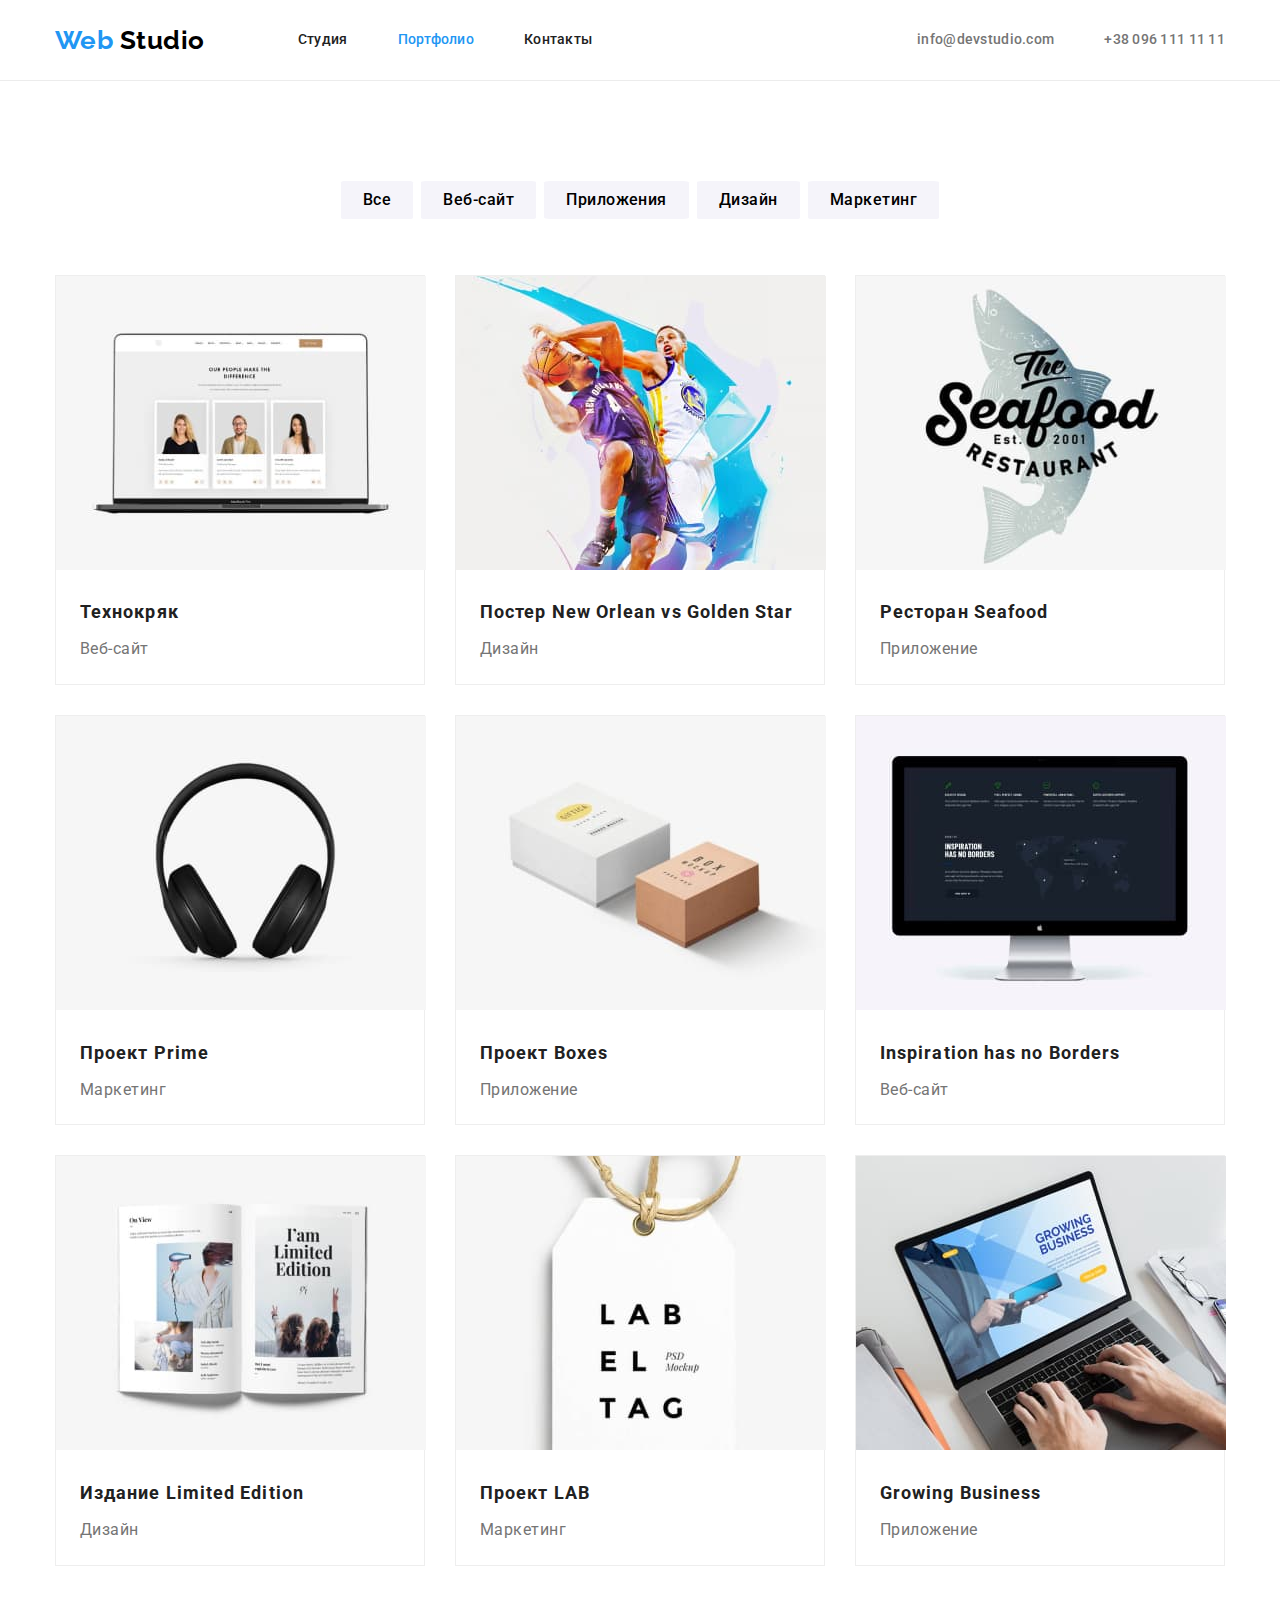
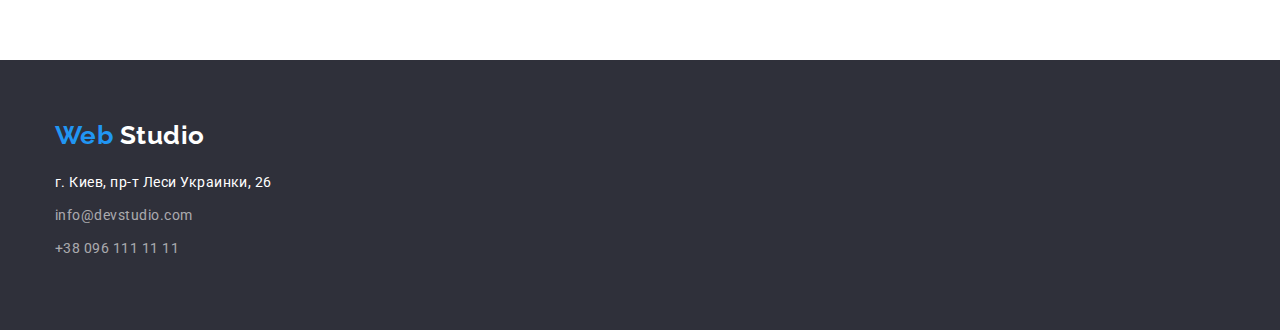
==== portfolio.html @ 618e2d85 "Добавляет файлы с 3ДЗ" ====
<!DOCTYPE html>
<html lang="en">
<head>
    <meta charset="UTF-8">
    <meta name="viewport" content="width=device-width, initial-scale=1.0">
    <title>Document</title>
    <link href="https://fonts.googleapis.com/css2?family=Raleway:wght@700&family=Roboto:wght@400;500;700;900&display=swap"
        rel="stylesheet">
    <link rel="stylesheet" href="https://cdnjs.cloudflare.com/ajax/libs/modern-normalize/1.0.0/modern-normalize.min.css" />
    <link rel="stylesheet" href="./CSS/styles.CSS">
</head>
<body class="page">
    <header class="header">
        <div class="header-container">
            <nav class="nav">
                <a href="./index.html " class="logo-header"> <span class="logo-top">Web</span> Studio</a>
                <ul class="site-nav">
                    <li class="item"><a href="./index.html" class="nav-link ">Студия</a></li>
                    <li class="item"><a href="./portfolio.html" class="nav-link current">Портфолио</a></li>
                    <li class="item"><a href="#contacts" class="nav-link">Контакты</a></li>
                </ul>
            </nav>
            <ul class="contact-link">
                <li class="item"><a href="mailto:info@devstudio.com" class="link">info@devstudio.com</a></li>
                <li class="item"><a href="tel:+380961111111" class="link">+38 096 111 11 11</a></li>
            </ul>
        </div>
    </header>
    <main>
        <section class="portfolio">
            <div class="container">
                <h1 class="portfolio-title">Наше портфолио</h1>
                <ul class="portfolio-nav-list">
                    <li class="list-btn">
                        <button class="portfolio-btn" type="button">Все</button>
                    </li>
                    <li class="list-btn">
                        <button class="portfolio-btn" type="button">Веб-сайт</button>
                    </li>
                    <li class="list-btn">
                        <button class="portfolio-btn" type="button">Приложения</button>
                    </li>
                    <li class="list-btn">
                        <button class="portfolio-btn" type="button">Дизайн</button>
                    </li>
                    <li class="list-btn">
                        <button class="portfolio-btn" type="button">Маркетинг</button>
                    </li>
                </ul>
            
                <ul class="work-examples">
                    <li class="item-work" >
                        <img src="images/project1.jpg" alt="" width="370" />
                        <div class="option-container">
                            <h3 class="option-name">Технокряк</h3>
                            <p class="option">Веб-сайт</p>
                        </div>
                    </li>
                
                    <li class="item-work" >
                        <img src="images/project2.jpg" alt="" width="370" />
                        <div class="option-container">
                            <h3 class="option-name">Постер New Orlean vs Golden Star</h3>
                            <p class="option">Дизайн</p>
                        </div>
                    </li>
                
                    <li class="item-work" >
                        <img src="images/project3.jpg" alt="" width="370" />
                        <div class="option-container">
                            <h3 class="option-name">Ресторан Seafood</h3>
                            <p class="option"> Приложение</p>
                        </div>
                    </li>
                
                    <li class="item-work" >
                        <img src="images/project4.jpg" alt="" width="370" />
                        <div class="option-container">
                            <h3 class="option-name">Проект Prime</h3>
                            <p class="option">Маркетинг</p>
                        </div>
                    </li>
                
                    <li class="item-work" >
                        <img src="images/project5.jpg" alt="" width="370" />
                        <div class="option-container">
                            <h3 class="option-name">Проект Boxes</h3>
                            <p class="option">Приложение</p>
                        </div>
                    </li>
                
                    <li class="item-work" >
                        <img src="images/project6.jpg" alt="" width="370" />
                        <div class="option-container">
                            <h3 class="option-name">Inspiration has no Borders</h3>
                            <p class="option">Веб-сайт</p>
                        </div>
                    </li>
                
                    <li class="item-work" >
                        <img src="images/project7.jpg" alt="" width="370" />
                        <div class="option-container">
                            <h3 class="option-name">Издание Limited Edition</h3>
                            <p class="option">Дизайн</p>
                        </div>
                    </li>
            
                    <li class="item-work" >
                        <img src="images/project8.jpg" alt="" width="370" />
                        <div class="option-container">
                            <h3 class="option-name">Проект LAB</h3>
                            <p class="option">Маркетинг</p>
                        </div>
                    </li>
            
                    <li class="item-work" >
                        <img src="images/project9.jpg" alt="" width="370" />
                        <div class="option-container">
                            <h3 class="option-name">Growing Business</h3>
                            <p class="option">Приложение</p>
                        </div>
                    </li>
                </ul>
            </div>

        </section>
    </main>
    <footer class="footer">
        <div class="container">
            <a href="./index.html" class="logo-footer"> <span class="logo-top">Web</span> Studio</a>
            <address id="contacts">
                <ul class="contacts">
                    <li class="contacts-list">
                        <a class="location" href="https://goo.gl/maps/aVtXi99z7HmTE2qQ6" target="_blank"
                            rel="noopener noreferer">г. Киев, пр-т Леси Украинки, 26
                        </a>
                    </li>
                    <li class="contacts-list"><a href="mailto:info@devstudio.com" class="link">info@devstudio.com</a></li>
                    <li class="contacts-list"><a href="tel:+380961111111" class="link">+38 096 111 11 11</a></li>
                </ul>
        </div>
        </address>
    </footer>
    
</body>
</html>
---- CSS/styles.CSS ----
/* цвет основного текста #212121*/
/* вторичный цвет #757575 */
/*белый #FFFFFF*/
/*акцент #2196F3; #000000; rgba(255, 255, 255, 0.6);*/
/* основной цвет фона #e5e5e5*/
/* вторичный цвет фона #2F303A; #F5F4FA; #FFFFFF */
/* body */
:root {
  --primary-text-color: #212121;
  --title-text-color: #757575;
  --accent-text-first: #2196f3;
  --accent-text-second: #000000;
  --accent-text-third: rgba(255, 255, 255, 0.6);
  --primari-background-color: #e5e5e5;
  --title-background-color: #2f303a;
  --accent-background-color: #f5f4fa;
  --wite: #ffffff;
}
html {
  box-sizing: border-box;
}

*,
*::before,
*::after {
  box-sizing: inherit;
}
h1,
h2,
h3,
h4,
h5,
h6 {
  color: var(--primary-text-color);
  font-weight: 700;
  margin-top: 0;
  margin-bottom: 0;
}

a {
  text-decoration: none;
}
ul {
  list-style: none;
  padding: 0;
  padding-inline-start: 0px;
  margin-top: 0px;
  margin-bottom: 0px;
}

li {
  padding-inline-start: 0px;
  list-style-type: none;
}

p {
  margin-top: 0;
  margin-bottom: 0;
}

/* body */

.page {
  background-color: var(--wite);
  color: var(--primary-text-color);
  font-family: Roboto, sans-serif;
  letter-spacing: 0.03em;
}

/* header */

.header {
  background-color: var(--wite);
}
.header-container,
.container {
  margin-left: auto;
  margin-right: auto;
  width: 1200px;
  padding-left: 15px;
  padding-right: 15px;
}
.header-container {
  display: flex;
  align-items: center;
}

.nav {
  display: flex;
  align-items: center;
}
/* logo header */

.logo-header {
  display: inline-block;
  color: var(--accent-text-second);
  font-family: Raleway, sans-serif;
  font-weight: 700;
  font-size: 26px;
  line-height: 1.19;
  text-decoration: none;
}
.logo-top {
  color: var(--accent-text-first);
}
.site-nav,
.contact-link {
  font-family: Roboto;
  font-weight: 500;
  font-size: 14px;
  line-height: 1.14;
  letter-spacing: 0.02em;
}

.site-nav {
  display: flex;
  margin-left: 93px;
}
.site-nav .item {
}
.site-nav .item + .item {
  margin-left: 50px;
}
.site-nav a:hover,
.site-nav a:focus {
  color: var(--accent-text-first);
}

.nav-link {
  color: var(--primary-text-color);
  padding-top: 32px;
  padding-bottom: 32px;
  display: block;
}

.nav-link.current {
  color: var(--accent-text-first);
}
.contact-link {
  display: flex;
  margin-left: auto;
}
.contact-link .item + .item {
  margin-left: 50px;
}
.contact-link .link {
  color: var(--title-text-color);
  text-decoration: none;
}
.contact-link a:hover,
.contact-link a:focus {
  color: var(--accent-text-first);
}
/* hero */
.hero,
.footer {
  background-color: var(--title-background-color);
}
.hero {
  margin-top: 0px;
  text-align: center;
}
.hero-title,
.hero-button {
  color: var(--wite);
  text-align: center;
}
.hero-title {
  font-family: Roboto;
  font-weight: 900;
  font-size: 44px;
  line-height: 1.36;
  letter-spacing: 0.06em;
  text-transform: uppercase;
  margin-bottom: 30px;
  padding-top: 200px;
}
.hero-button {
  display: inline-block;
  background-color: var(--accent-text-first);
  font-family: Roboto;
  font-weight: 700;
  font-size: 16px;
  line-height: 1.87;
  letter-spacing: 0.06em;
  min-width: 200px;
  padding: 10px 32px;
  margin-bottom: 200px;
  border: 1px solid transparent;
  box-shadow: 0px 4px 4px rgba(0, 0, 0, 0.15);
  border-radius: 4px;
}
.hero-button:hover,
.hero-button:focus {
}
/* section */

/* section advantages */
.section-advantages{
  padding-top: 94px;
  padding-bottom: 94px;
}
p {
  color: var(--title-text-color);
}
.feature-list {
  display: flex;
}
.list {
  margin-right: 30px;
}
.list:last-child {
  margin-right: 0px;
}
.advantages {
  font-family: Roboto;
  font-weight: 700;
  font-size: 14px;
  line-height: 1.14;
  letter-spacing: 0.03em;
  text-transform: uppercase;
  margin-top: 0;
  margin-bottom: 10px;
}
.description {
  font-family: Roboto;
  font-weight: 400;
  font-size: 14px;
  line-height: 1.71;
  margin-top: 0;
  margin-bottom: 0;
}
/* section what-we-do */
.what-we-do{
  padding-bottom: 94px ;
}
.what-we-do-list {
  display: flex;
}
.do-list {
  margin-right: 30px;
}
.do-list:last-child {
  margin-right: 0px;
}
/* our-team */
.section {
  background-color: var(--accent-background-color);
  padding-top: 94px;
  padding-bottom: 94px;
}
.our-work,
.our-team {
  font-family: Roboto;
  font-weight: 700;
  font-size: 36px;
  line-height: 1.16;
  text-align: center;
  margin-bottom: 50px;
}

.team-list {
  display: flex;
}
.list-item {
  margin-right: 30px;
  text-align: center;
  background-color: var(--wite);
  box-shadow: 0px 1px 3px rgba(0, 0, 0, 0.12), 0px 1px 1px rgba(0, 0, 0, 0.14),
    0px 2px 1px rgba(0, 0, 0, 0.2);
  border-radius: 0px 0px 4px 4px;
}
.team-list:last-child {
  margin-right: 0px;
}
.name {
  font-family: Roboto;
  font-weight: 500;
  font-size: 16px;
  line-height: 1.18;
  padding-top: 30px;
  margin-bottom: 10px;

}
.occupation {
  font-family: Roboto;
  font-weight: 400;
  font-size: 16px;
  line-height: 1.18;
  margin-bottom: 30px;
}

/* footer */
.footer{
  padding-top: 60px;
  padding-bottom: 60px;
}
.logo-footer,
.location {
  color: var(--wite);
  text-decoration: none;
}
.logo-footer {
  font-family: Raleway;
  font-weight: 700;
  font-size: 26px;
  line-height: 1.19;
  display: block;
  margin-bottom: 20px;
}
.contacts-list {
  margin-bottom: 9px;
}
.contacts:last-child {
  margin-bottom: 0px;
}
.contacts {
  font-family: Roboto;
  font-style: normal;
  font-weight: 400;
  font-size: 14px;
  line-height: 1.71;
}
.link {
  color: var(--accent-text-third);
  text-decoration: none;
}
/* Портфолио */

.portfolio {
  padding-top: 100px;
  border-top: 1px solid #ececec;
}
.portfolio-title {
  display: none;
}
.portfolio-nav-list {
  display: flex;
  margin-bottom: 56px;
  justify-content: center;

}

button,
button:active,
button:focus {
  outline: none;
  border: none;
}

.portfolio-nav-list button:hover,
.portfolio-nav-list button:focus {
  background-color: var(--accent-text-first);
  color: var(--wite);
  box-shadow: 0px 3px 1px rgba(0, 0, 0, 0.1), 0px 1px 2px rgba(0, 0, 0, 0.08),
    0px 2px 2px rgba(0, 0, 0, 0.12);
  border-radius: 4px;
}
.portfolio-nav-list .list-btn + .list-btn {
  margin-left: 8px;
}

.portfolio-btn {
  font-family: Roboto, sans-serif;
  font-weight: 500;
  font-size: 16px;
  line-height: 1.62em;
  text-align: center;
  letter-spacing: 0.03em;
  background-color: var(--accent-background-color);
  padding: 6px 22px;
  border-radius: 4%;
}
/* work-examples */
.work-examples {
  display: flex;
  flex-wrap: wrap;
  mar
}
.item-work {
  width: 370px;
  margin-right: 30px;
  margin-bottom: 30px;
  background-color: var(--wite);
  border: 1px solid #eeeeee;
  box-sizing: border-box;
}
.item-work:nth-child(3n) {
  margin-right: 0px;
}
.item-work:nth-last-child(-n + 3) {
  margin-bottom: 94px;
}
.option-container{
  padding-top: 20px;
  padding-left: 24px;
  padding-bottom: 20px;
}

.option-name {
  font-family: Roboto;
  font-weight: 700;
  font-size: 18px;
  line-height: 2;
  letter-spacing: 0.06em;
  margin-bottom: 4px;
}
.option {
  font-family: Roboto;
  font-weight: 400;
  font-size: 16px;
  line-height: 1.87;


  color: var(--title-text-color);
}
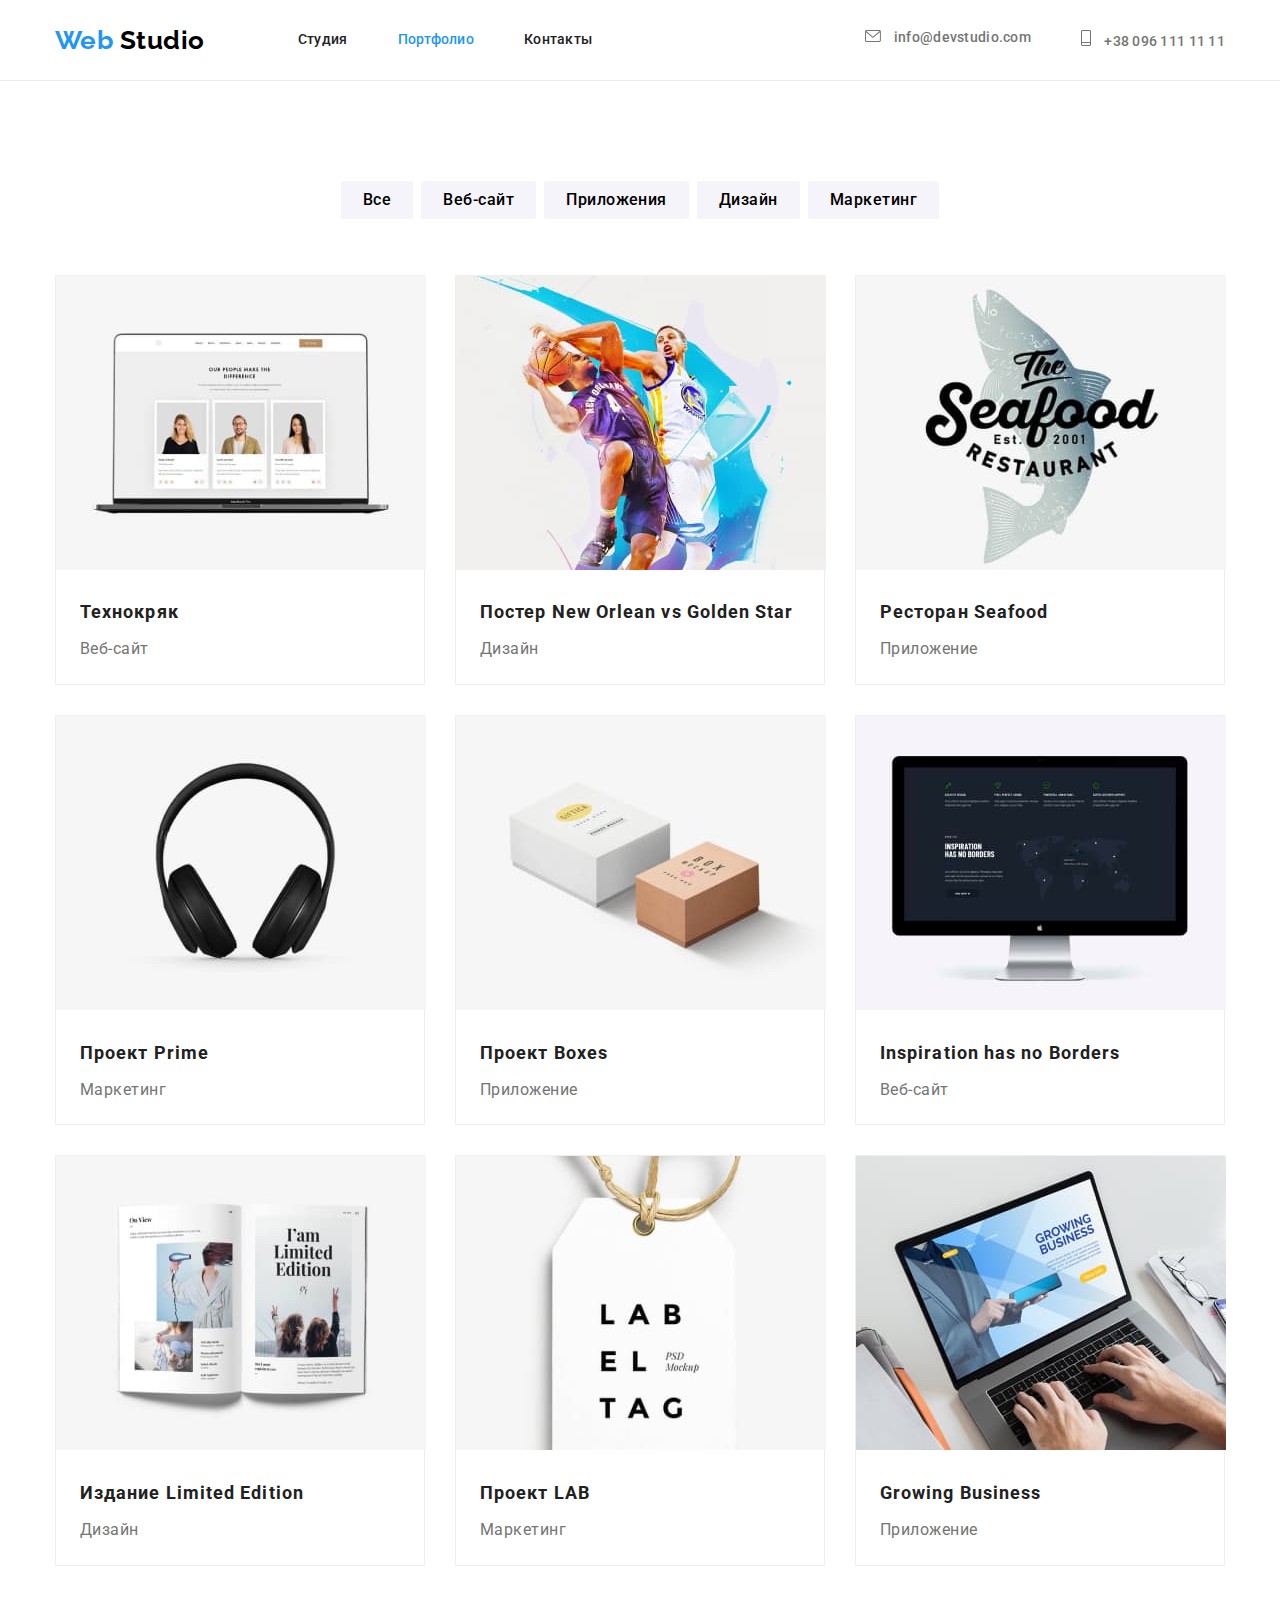
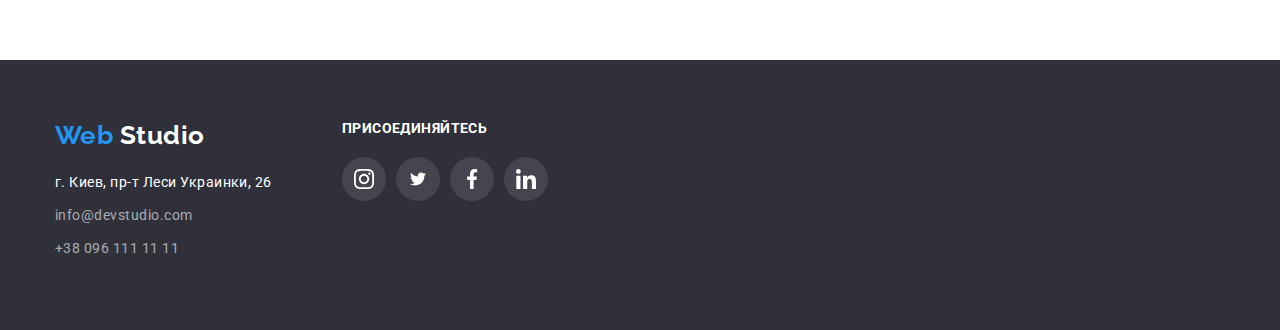
==== commit b921478c: "Дз 4 до проверки" ====
--- a/portfolio.html
+++ b/portfolio.html
@@ -21,8 +21,23 @@
                 </ul>
             </nav>
             <ul class="contact-link">
-                <li class="item"><a href="mailto:info@devstudio.com" class="link">info@devstudio.com</a></li>
-                <li class="item"><a href="tel:+380961111111" class="link">+38 096 111 11 11</a></li>
+                <li class="item">
+                    <a href="mailto:info@devstudio.com" class="link">
+                        <svg class="icon-header" width="16" height="12">
+                            <use href="./images/sprite.svg#icon-envelope">
+                            </use>
+                        </svg>
+                        info@devstudio.com
+                    </a>
+                </li>
+                <li class="item">
+                    <a href="tel:+380961111111" class="link">
+                        <svg class="icon-header" width="10" height="16">
+                            <use href="./images/sprite.svg#icon-Vector">
+                            </use>
+                        </svg>
+                        +38 096 111 11 11</a>
+                </li>
             </ul>
         </div>
     </header>
@@ -126,21 +141,52 @@
         </section>
     </main>
     <footer class="footer">
-        <div class="container">
-            <a href="./index.html" class="logo-footer"> <span class="logo-top">Web</span> Studio</a>
-            <address id="contacts">
-                <ul class="contacts">
-                    <li class="contacts-list">
-                        <a class="location" href="https://goo.gl/maps/aVtXi99z7HmTE2qQ6" target="_blank"
-                            rel="noopener noreferer">г. Киев, пр-т Леси Украинки, 26
-                        </a>
-                    </li>
-                    <li class="contacts-list"><a href="mailto:info@devstudio.com" class="link">info@devstudio.com</a></li>
-                    <li class="contacts-list"><a href="tel:+380961111111" class="link">+38 096 111 11 11</a></li>
+        <div class="footer-container">
+            <div class="contacts-container">
+                <a href="./index.html" class="logo-footer"> <span class="logo-top">Web</span> Studio</a>
+                <address id="contacts">
+                    <ul class="contacts">
+                        <li class="contacts-list">
+                            <a class="location" href="https://goo.gl/maps/aVtXi99z7HmTE2qQ6" target="_blank"
+                                rel="noopener noreferer">г. Киев, пр-т Леси Украинки, 26
+                            </a>
+                        </li>
+                        <li class="contacts-list"><a href="mailto:info@devstudio.com" class="link">info@devstudio.com</a>
+                        </li>
+                        <li class="contacts-list"><a href="tel:+380961111111" class="link">+38 096 111 11 11</a></li>
+                    </ul>
+                </address>
+            </div>
+            <div class="income">
+                <p class="income-title">присоединяйтесь</p>
+                <ul class="social-links">
+                    <li class="foot social-link"><a class="icon-link instagram" href="https://www.instagram.com/"
+                            target="_blank" rel="noopener noreferrer Nofollow">
+                            <svg class="social-icon instagram-icon">
+                                <use href='./images/sprite.svg#icon-instagram' />
+                            </svg></a></li>
+                    <li class="foot social-link"><a class="icon-link twitter" href="https://www.twitter.com/"
+                            target="_blank" rel="noopener noreferrer Nofollow">
+                            <svg class="social-icon twitter-icon">
+                                <use href='./images/sprite.svg#icon-twitter' />
+                            </svg>
+                        </a></li>
+                    <li class="foot social-link icon-link"><a class="icon-link facebook" href="https://www.facebook.com/"
+                            target="_blank" rel="noopener noreferrer Nofollow">
+                            <svg class="social-icon facebook-icon">
+                                <use href='./images/sprite.svg#icon-facebook' />
+                            </svg>
+                        </a></li>
+                    <li class="foot social-link"><a class="icon-link linkedin" href="https://www.linkedin.com/"
+                            target="_blank" rel="noopener noreferrer Nofollow">
+                            <svg class="social-icon linkedin-icon">
+                                <use href='./images/sprite.svg#icon-linkedin' />
+                            </svg>
+                        </a></li>
                 </ul>
+            </div>
         </div>
-        </address>
+    
     </footer>
-    
 </body>
 </html>--- a/CSS/styles.CSS
+++ b/CSS/styles.CSS
@@ -15,6 +15,7 @@
   --title-background-color: #2f303a;
   --accent-background-color: #f5f4fa;
   --wite: #ffffff;
+  --icon-color: #afb1b8;
 }
 html {
   box-sizing: border-box;
@@ -73,7 +74,8 @@
   background-color: var(--wite);
 }
 .header-container,
-.container {
+.container,
+.footer-container {
   margin-left: auto;
   margin-right: auto;
   width: 1200px;
@@ -121,8 +123,8 @@
 .site-nav .item + .item {
   margin-left: 50px;
 }
-.site-nav a:hover,
-.site-nav a:focus {
+.site-nav .icon-header a:hover,
+.site-nav .icon-header a:focus {
   color: var(--accent-text-first);
 }
 
@@ -151,7 +153,39 @@
 .contact-link a:focus {
   color: var(--accent-text-first);
 }
+.icon-header {
+  margin-right: 10px;
+  fill: var(--title-text-color);
+}
+.link:hover .icon-header,
+.link:focus.icon-header {
+  fill: var(--accent-text-first);
+}
+/* .contacts-item:hover .contacts-item-svg,
+.contacts-item:focus .contacts-item-svg {
+fill: var(--accent-cl);
+}
+.contacts-item:hover,
+.contacts-item:focus {
+border-color: var(--accent-cl);
+} (edited)  */
+
 /* hero */
+.overlay {
+  height: 600px;
+  max-width: 1600px;
+  margin-left: auto;
+  margin-right: auto;
+  background-image: linear-gradient(
+      to right,
+      rgba(47, 48, 58, 0.4),
+      rgba(47, 48, 58, 0.4)
+    ),
+    url(../images/Img\ hero.jpg);
+  background-size: cover;
+  background-repeat: no-repeat;
+  background-position: center;
+}
 .hero,
 .footer {
   background-color: var(--title-background-color);
@@ -196,7 +230,7 @@
 /* section */
 
 /* section advantages */
-.section-advantages{
+.section-advantages {
   padding-top: 94px;
   padding-bottom: 94px;
 }
@@ -209,6 +243,27 @@
 .list {
   margin-right: 30px;
 }
+.list::before {
+  content: "";
+  display: block;
+  height: 120px;
+  background-repeat: no-repeat;
+  background-position: center;
+  background-color: var(--accent-background-color: #f5f4fa;);
+}
+.icon-antenna::before {
+  background-image: url(../images/antenna\ 1.svg);
+}
+.icon-clock::before {
+  background-image: url(../images/clock\ 1.svg);
+}
+.icon-diagram::before {
+  background-image: url(../images/diagram\ 1.svg);
+}
+.icon-astronaut::before {
+  background-image: url(../images/astronaut\ 1.svg);
+}
+
 .list:last-child {
   margin-right: 0px;
 }
@@ -231,8 +286,8 @@
   margin-bottom: 0;
 }
 /* section what-we-do */
-.what-we-do{
-  padding-bottom: 94px ;
+.what-we-do {
+  padding-bottom: 94px;
 }
 .what-we-do-list {
   display: flex;
@@ -246,11 +301,12 @@
 /* our-team */
 .section {
   background-color: var(--accent-background-color);
-  padding-top: 94px;
+  /* padding-top: 94px; */
   padding-bottom: 94px;
 }
 .our-work,
-.our-team {
+.our-team,
+.clients {
   font-family: Roboto;
   font-weight: 700;
   font-size: 36px;
@@ -280,21 +336,104 @@
   line-height: 1.18;
   padding-top: 30px;
   margin-bottom: 10px;
-
 }
 .occupation {
   font-family: Roboto;
   font-weight: 400;
   font-size: 16px;
   line-height: 1.18;
+  margin-bottom: 16px;
+}
+.social-links {
+  display: inline-flex;
   margin-bottom: 30px;
+  border-radius: 50%;
+}
+
+.icon-link {
+  width: 44px;
+  height: 44px;
+  display: flex;
+  align-items: center;
+  justify-content: center;
+}
+
+.social-link:hover {
+  background-color: var(--accent-text-first);
+  border-radius: 50%;
+}
+
+.social-links .social-link + .social-link {
+  margin-left: 10px;
+}
+
+.social-icon {
+  fill: var(--icon-color);
+}
+.social-link:hover .social-icon {
+  fill: var(--wite);
+}
+.instagram-icon {
+  width: 20px;
+  height: 20px;
+}
+
+.twitter-icon {
+  width: 20px;
+  height: 16px;
+}
+.facebook-icon {
+  width: 20px;
+  height: 40px;
+}
+.linkedin-icon {
+  width: 20px;
+  height: 20px;
+}
+
+/* clients */
+.list-clients {
+  display: flex;
+}
+.svg-clients {
+  display: flex;
+  align-items: center;
+  justify-content: center;
+  width: 170px;
+  height: 90px;
+  /* margin-bottom: 91px; */
+  margin-right: 30px;
+  border: 1px solid var(--icon-color);
+  border-radius: 4px;
+  box-sizing: border-box;
+  list-style: none;
+  list-style-type: none;
+}
+.svg-clients:last-child {
+  margin-right: 0px;
+}
+.icon-clients {
+  fill: var(--icon-color);
+  background-position: center;
+}
+.icon-clients:hover,
+.icon-clients:focus {
+  fill: var(--accent-text-first);
+}
+.svg-clients:hover,
+.svg-clients:focus {
+  border-color: var(--accent-text-first);
 }
 
 /* footer */
-.footer{
+.footer {
   padding-top: 60px;
   padding-bottom: 60px;
 }
+.footer-container {
+  display: flex;
+}
+
 .logo-footer,
 .location {
   color: var(--wite);
@@ -325,6 +464,39 @@
   color: var(--accent-text-third);
   text-decoration: none;
 }
+.income {
+  flex-flow: column;
+  display: inline-block;
+}
+.income-title {
+  color: var(--wite);
+  font-weight: bold;
+  font-size: 14px;
+  line-height: 1.2;
+  letter-spacing: 0.03em;
+  text-transform: uppercase;
+  margin-left: 70px;
+  margin-bottom: 20px;
+}
+.income .social-links {
+  margin-left: 70px;
+}
+.footer-social-links .social-link {
+  background-color: rgba(255, 255, 255, 0.1);
+  border-radius: 50%;
+}
+.footer-social-links .social-link + .social-link {
+  margin-left: 10px;
+}
+
+.foot .icon-link {
+  background-color: rgba(255, 255, 255, 0.1);
+  border-radius: 50%;
+}
+.foot .social-icon {
+  fill: var(--wite);
+}
+
 /* Портфолио */
 
 .portfolio {
@@ -338,7 +510,6 @@
   display: flex;
   margin-bottom: 56px;
   justify-content: center;
-
 }
 
 button,
@@ -375,8 +546,13 @@
 .work-examples {
   display: flex;
   flex-wrap: wrap;
-  mar
-}
+}
+.work-examples .item-work:hover {
+  box-sizing: border-box;
+  box-shadow: 0px 1px 1px rgba(0, 0, 0, 0.12), 0px 4px 4px rgba(0, 0, 0, 0.06),
+    1px 4px 6px rgba(0, 0, 0, 0.16);
+}
+
 .item-work {
   width: 370px;
   margin-right: 30px;
@@ -385,13 +561,14 @@
   border: 1px solid #eeeeee;
   box-sizing: border-box;
 }
+
 .item-work:nth-child(3n) {
   margin-right: 0px;
 }
 .item-work:nth-last-child(-n + 3) {
   margin-bottom: 94px;
 }
-.option-container{
+.option-container {
   padding-top: 20px;
   padding-left: 24px;
   padding-bottom: 20px;
@@ -411,6 +588,5 @@
   font-size: 16px;
   line-height: 1.87;
 
-
   color: var(--title-text-color);
 }
